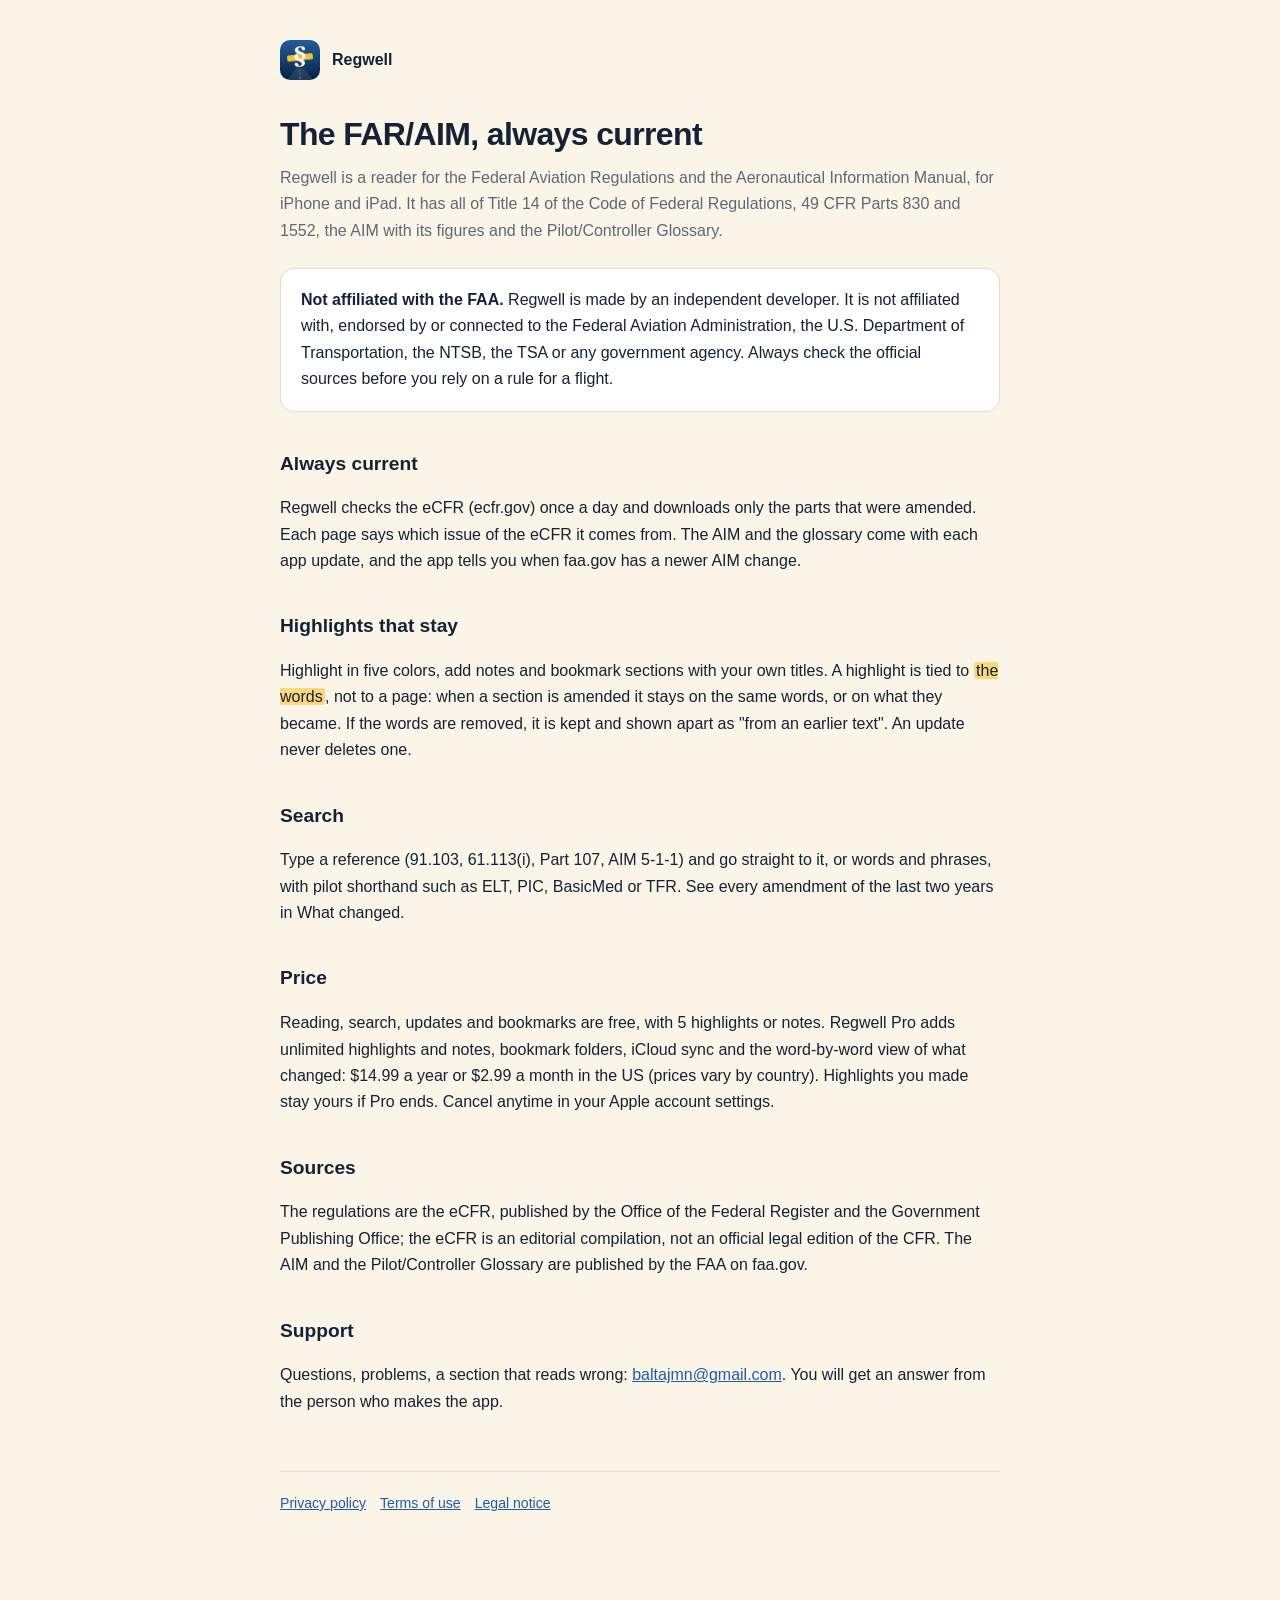
==== index.html @ 6811855b "Regwell web: landing, privacy and terms Co-Authored-By: Claude Opus 5.5 <noreply@anthropic.com>" ====
<!doctype html>
<html lang="en">
<head>
<meta charset="utf-8">
<meta name="viewport" content="width=device-width, initial-scale=1">
<title>Regwell: FAR/AIM and 14 CFR for iPhone and iPad</title>
<meta name="description" content="All of Title 14, the AIM and the Pilot/Controller Glossary on iPhone and iPad, kept current from the eCFR, with highlights that stay on the words through every amendment. No account, works offline.">
<link rel="canonical" href="https://regwell.baltajmn.dev/">
<link rel="icon" href="/rw/icon-64.png" type="image/png">
<link rel="apple-touch-icon" href="/rw/icon-180.png">
<link rel="stylesheet" href="/rw/site.css">
</head>
<body>
<main>
<a class="brand" href="/"><img src="/rw/icon-180.png" alt="">Regwell</a>
<h1>The FAR/AIM, always current</h1>
<p class="lede">Regwell is a reader for the Federal Aviation Regulations and the Aeronautical Information Manual, for iPhone and iPad. It has all of Title 14 of the Code of Federal Regulations, 49 CFR Parts 830 and 1552, the AIM with its figures and the Pilot/Controller Glossary.</p>

<div class="box"><p><strong>Not affiliated with the FAA.</strong> Regwell is made by an independent developer. It is not affiliated with, endorsed by or connected to the Federal Aviation Administration, the U.S. Department of Transportation, the NTSB, the TSA or any government agency. Always check the official sources before you rely on a rule for a flight.</p></div>

<h2>Always current</h2>
<p>Regwell checks the eCFR (ecfr.gov) once a day and downloads only the parts that were amended. Each page says which issue of the eCFR it comes from. The AIM and the glossary come with each app update, and the app tells you when faa.gov has a newer AIM change.</p>

<h2>Highlights that stay</h2>
<p>Highlight in five colors, add notes and bookmark sections with your own titles. A highlight is tied to <mark>the words</mark>, not to a page: when a section is amended it stays on the same words, or on what they became. If the words are removed, it is kept and shown apart as "from an earlier text". An update never deletes one.</p>

<h2>Search</h2>
<p>Type a reference (91.103, 61.113(i), Part 107, AIM 5-1-1) and go straight to it, or words and phrases, with pilot shorthand such as ELT, PIC, BasicMed or TFR. See every amendment of the last two years in What changed.</p>

<h2>Price</h2>
<p>Reading, search, updates and bookmarks are free, with 5 highlights or notes. Regwell Pro adds unlimited highlights and notes, bookmark folders, iCloud sync and the word-by-word view of what changed: $14.99 a year or $2.99 a month in the US (prices vary by country). Highlights you made stay yours if Pro ends. Cancel anytime in your Apple account settings.</p>

<h2>Sources</h2>
<p>The regulations are the eCFR, published by the Office of the Federal Register and the Government Publishing Office; the eCFR is an editorial compilation, not an official legal edition of the CFR. The AIM and the Pilot/Controller Glossary are published by the FAA on faa.gov.</p>

<h2>Support</h2>
<p>Questions, problems, a section that reads wrong: <a href="mailto:baltajmn@gmail.com?subject=Regwell">baltajmn@gmail.com</a>. You will get an answer from the person who makes the app.</p>

<footer><a href="/privacy/">Privacy policy</a><a href="https://www.apple.com/legal/internet-services/itunes/dev/stdeula/">Terms of use</a><a href="/legal.html">Legal notice</a></footer>
</main>
</body>
</html>
---- rw/site.css ----
:root { --bg: #FAF5E6; --surface: #FFFFFF; --ink: #142238; --muted: #5E6878; --line: #E6DDC6; --accent: #1F5CA8; --mark: rgba(255,194,41,.55); }
@media (prefers-color-scheme: dark) {
  :root { --bg: #0D1C38; --surface: #14274A; --ink: #F2EEE2; --muted: #A9B3C4; --line: #24395E; --accent: #FFC229; --mark: rgba(255,194,41,.35); }
}
* { box-sizing: border-box; }
body { margin: 0; padding: 40px 20px 96px; background: var(--bg); color: var(--ink);
  font: 16px/1.65 -apple-system, BlinkMacSystemFont, "Segoe UI", Roboto, Helvetica, Arial, sans-serif; }
main { max-width: 720px; margin: 0 auto; }
h1 { font-size: 2rem; font-weight: 650; letter-spacing: -0.02em; margin: 0 0 4px; }
h2 { font-size: 1.2rem; font-weight: 650; margin: 36px 0 8px; }
mark { background: var(--mark); color: inherit; padding: 0 .15em; border-radius: 3px; }
.brand { display: flex; align-items: center; gap: 12px; margin: 0 0 28px; text-decoration: none; color: var(--ink); font-weight: 650; }
.brand img { width: 40px; height: 40px; border-radius: 10px; }
.lede { color: var(--muted); margin: 0 0 24px; }
.box { background: var(--surface); border: 1px solid var(--line); border-radius: 14px; padding: 18px 20px; margin: 24px 0; }
.box p { margin: 0; }
table { border-collapse: collapse; width: 100%; font-size: 0.94rem; }
th, td { text-align: left; padding: 10px 12px; border-bottom: 1px solid var(--line); vertical-align: top; }
th { color: var(--muted); font-weight: 600; width: 32%; }
a { color: var(--accent); }
footer { color: var(--muted); font-size: 0.88rem; margin-top: 56px; border-top: 1px solid var(--line); padding-top: 20px; }
footer a { margin-right: 14px; }
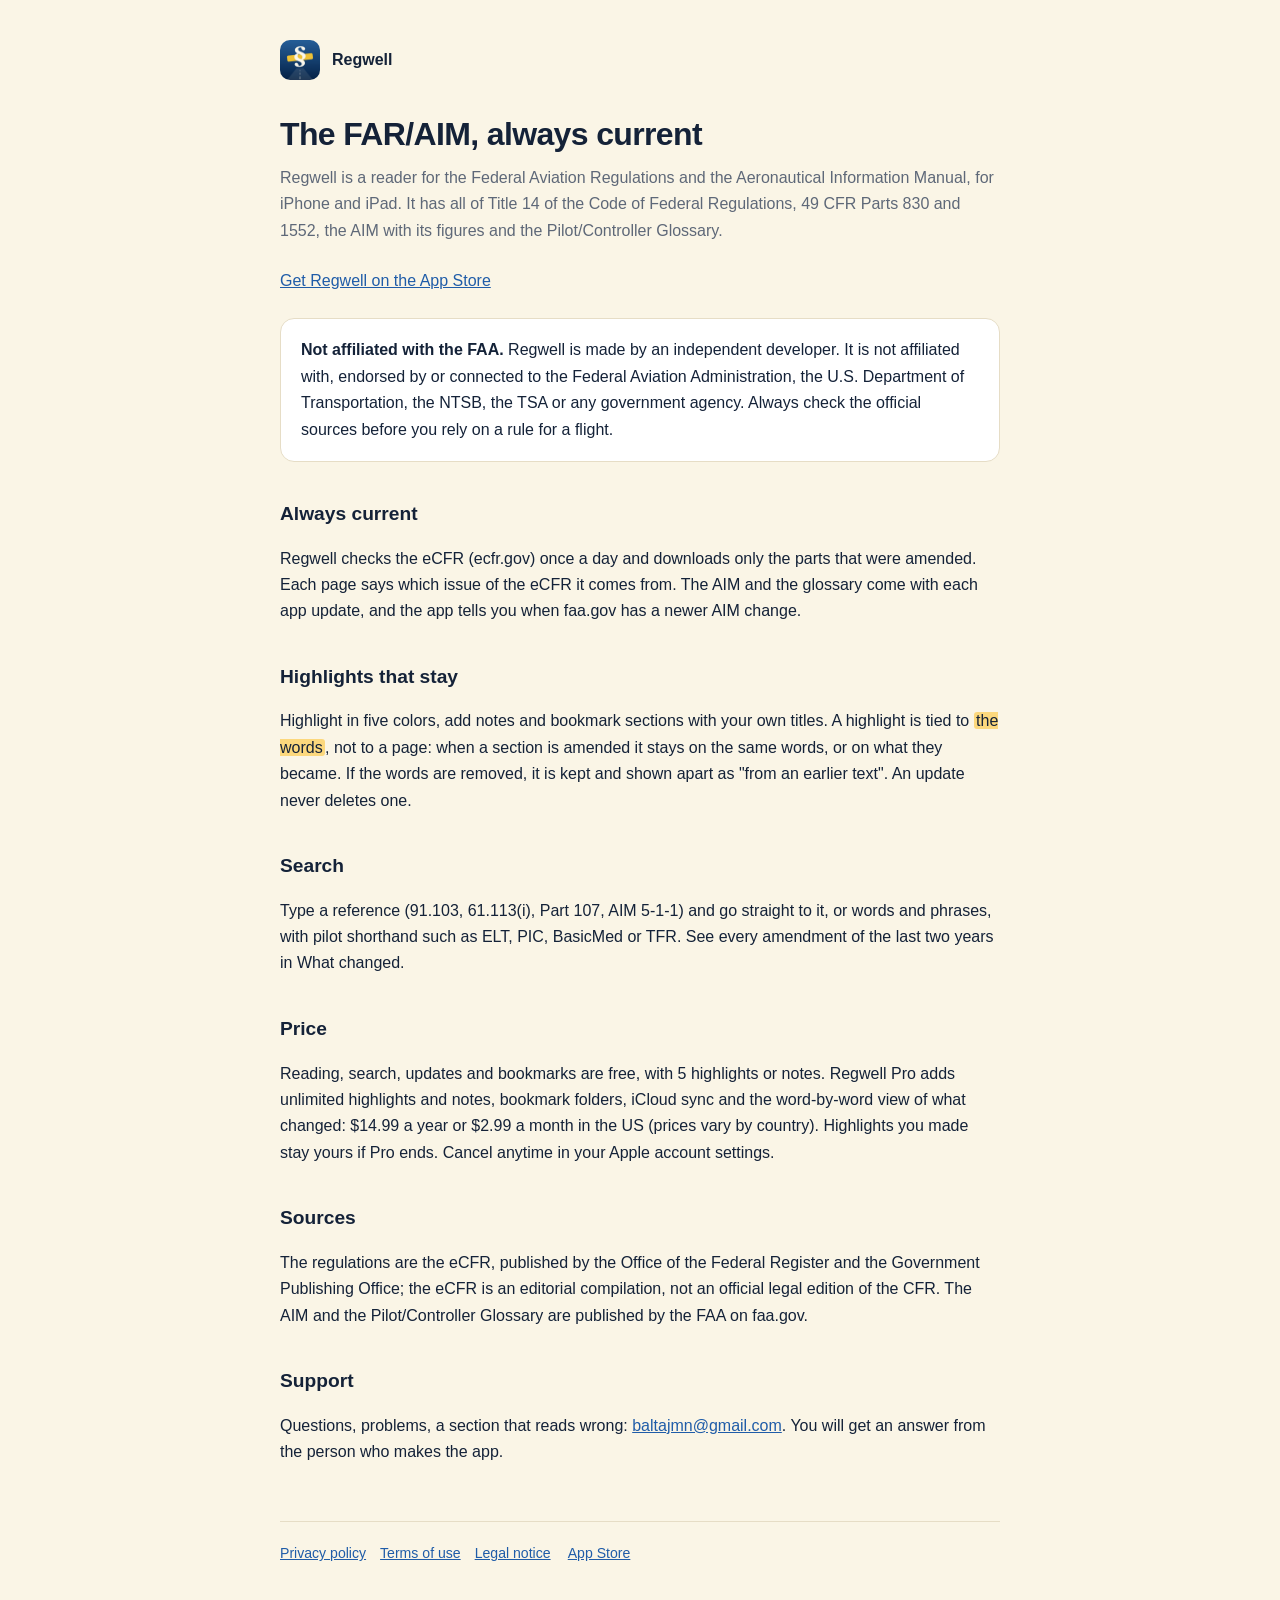
==== commit d6c88775: "Home: App Store link with campaign, sitemap, robots and IndexNow key The page had no way to install " ====
--- a/index.html
+++ b/index.html
@@ -15,6 +15,7 @@
 <a class="brand" href="/"><img src="/rw/icon-180.png" alt="">Regwell</a>
 <h1>The FAR/AIM, always current</h1>
 <p class="lede">Regwell is a reader for the Federal Aviation Regulations and the Aeronautical Information Manual, for iPhone and iPad. It has all of Title 14 of the Code of Federal Regulations, 49 CFR Parts 830 and 1552, the AIM with its figures and the Pilot/Controller Glossary.</p>
+<p><a href="https://apps.apple.com/app/apple-store/id6833383062?pt=129564006&amp;ct=web-home&amp;mt=8">Get Regwell on the App Store</a></p>
 
 <div class="box"><p><strong>Not affiliated with the FAA.</strong> Regwell is made by an independent developer. It is not affiliated with, endorsed by or connected to the Federal Aviation Administration, the U.S. Department of Transportation, the NTSB, the TSA or any government agency. Always check the official sources before you rely on a rule for a flight.</p></div>
 
@@ -36,7 +37,7 @@
 <h2>Support</h2>
 <p>Questions, problems, a section that reads wrong: <a href="mailto:baltajmn@gmail.com?subject=Regwell">baltajmn@gmail.com</a>. You will get an answer from the person who makes the app.</p>
 
-<footer><a href="/privacy/">Privacy policy</a><a href="https://www.apple.com/legal/internet-services/itunes/dev/stdeula/">Terms of use</a><a href="/legal.html">Legal notice</a></footer>
+<footer><a href="/privacy/">Privacy policy</a><a href="https://www.apple.com/legal/internet-services/itunes/dev/stdeula/">Terms of use</a><a href="/legal.html">Legal notice</a> <a href="https://apps.apple.com/app/apple-store/id6833383062?pt=129564006&amp;ct=web-home&amp;mt=8">App Store</a></footer>
 </main>
 </body>
 </html>
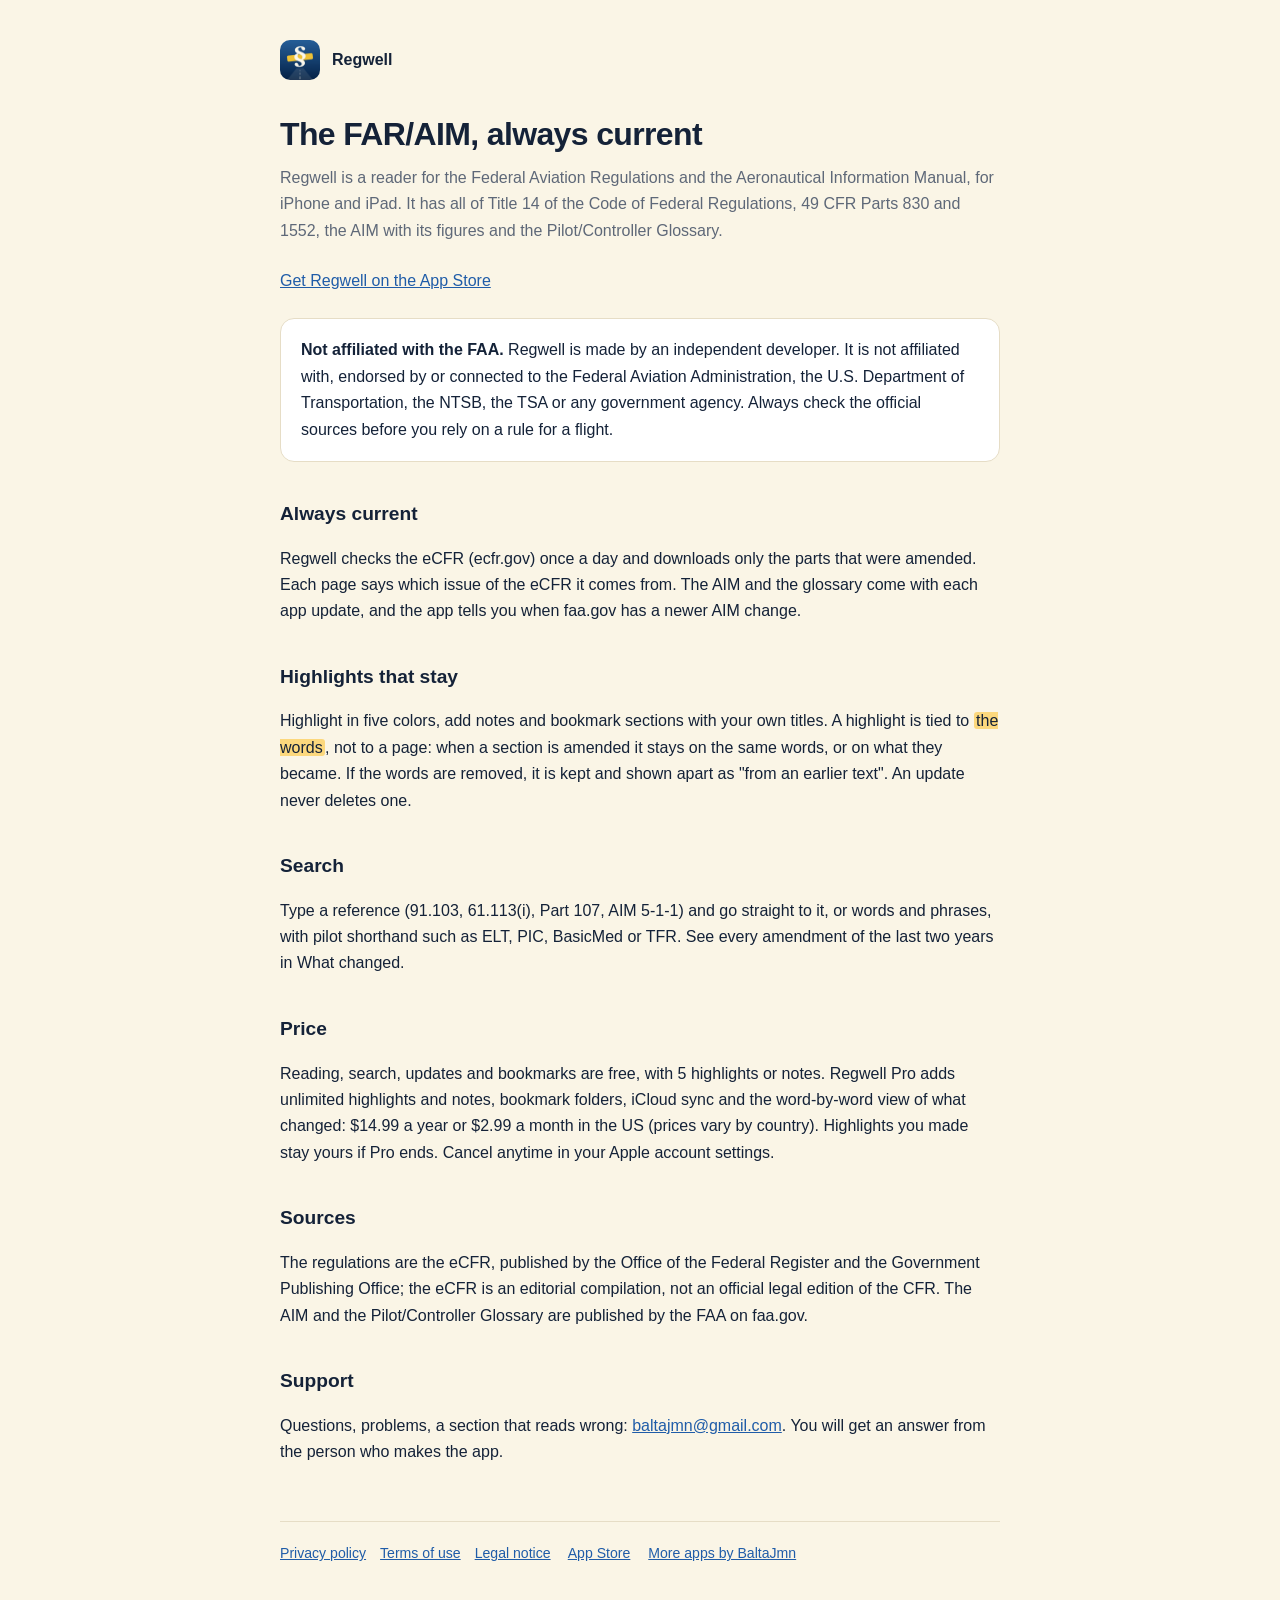
==== commit f7c0646c: "Footer link to all apps at baltajmn.dev Co-Authored-By: Claude Opus 5.5 <noreply@anthropic.com>" ====
--- a/index.html
+++ b/index.html
@@ -37,7 +37,7 @@
 <h2>Support</h2>
 <p>Questions, problems, a section that reads wrong: <a href="mailto:baltajmn@gmail.com?subject=Regwell">baltajmn@gmail.com</a>. You will get an answer from the person who makes the app.</p>
 
-<footer><a href="/privacy/">Privacy policy</a><a href="https://www.apple.com/legal/internet-services/itunes/dev/stdeula/">Terms of use</a><a href="/legal.html">Legal notice</a> <a href="https://apps.apple.com/app/apple-store/id6833383062?pt=129564006&amp;ct=web-home&amp;mt=8">App Store</a></footer>
+<footer><a href="/privacy/">Privacy policy</a><a href="https://www.apple.com/legal/internet-services/itunes/dev/stdeula/">Terms of use</a><a href="/legal.html">Legal notice</a> <a href="https://apps.apple.com/app/apple-store/id6833383062?pt=129564006&amp;ct=web-home&amp;mt=8">App Store</a> <a href="https://baltajmn.dev/">More apps by BaltaJmn</a></footer>
 </main>
 </body>
 </html>
